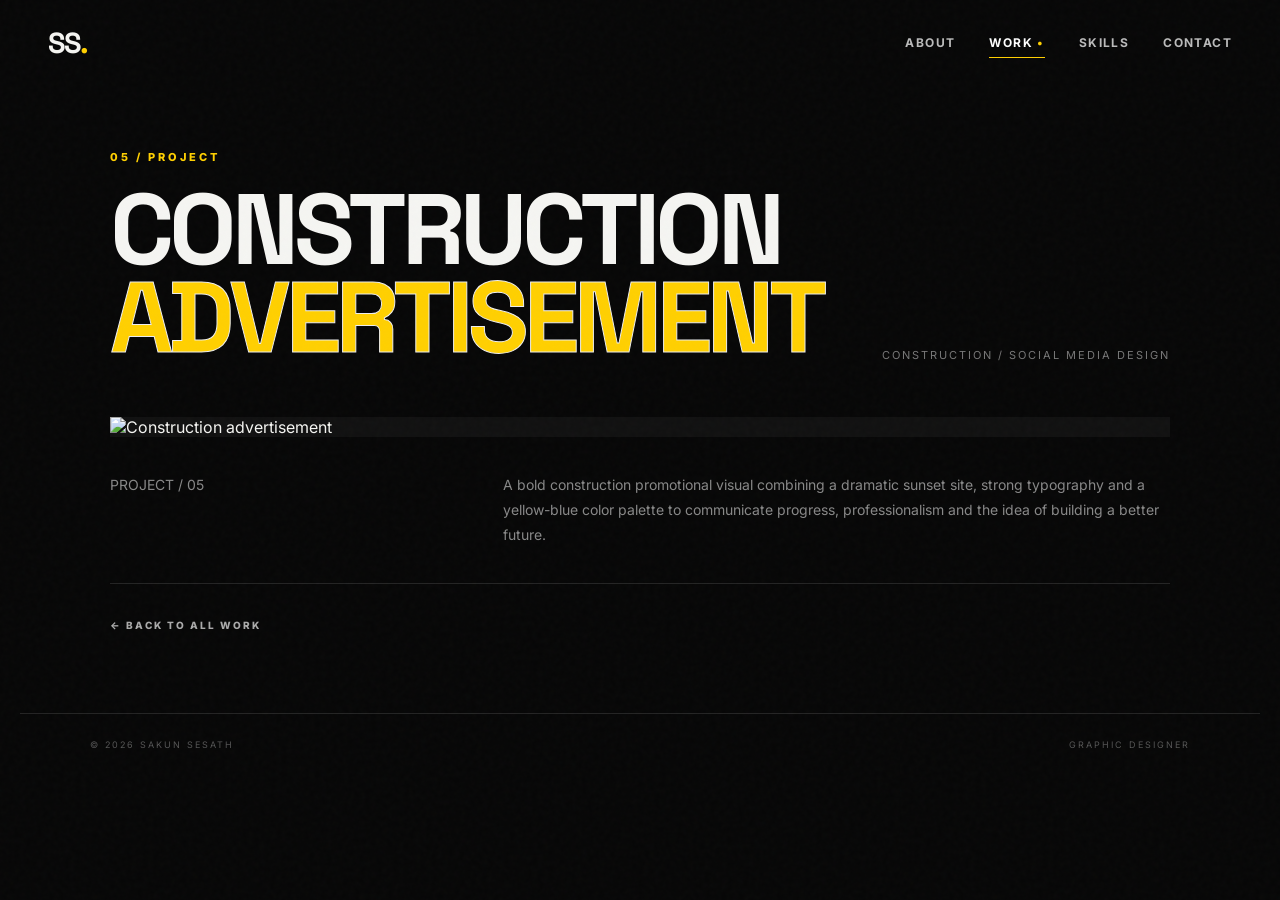
==== project-construction.html @ 8587266f "Add files via upload" ====
<!DOCTYPE html>
<html lang="en"><head><meta charset="UTF-8"><meta name="viewport" content="width=device-width,initial-scale=1.0">
<title>Construction Advertisement — Sakun Sesath</title>
<link rel="preconnect" href="https://fonts.googleapis.com"><link rel="preconnect" href="https://fonts.gstatic.com" crossorigin>
<link href="https://fonts.googleapis.com/css2?family=Inter:wght@400;500;600;700;800;900&family=Space+Grotesk:wght@500;600;700&display=swap" rel="stylesheet">
<link rel="stylesheet" href="style.css">
<style>
.detail-hero{padding:150px 7vw 80px;max-width:1240px;margin:auto}.detail-top{display:flex;justify-content:space-between;gap:30px;align-items:end;margin-bottom:55px}.detail-title{font:700 clamp(48px,8vw,100px)/.88 "Space Grotesk";letter-spacing:-5px}.detail-title span{color:var(--accent)}.detail-category{color:#777;font-size:11px;letter-spacing:2px;text-transform:uppercase}.detail-image{background:#111;overflow:hidden}.detail-image img{display:block;width:100%;max-height:80vh;object-fit:contain}.detail-info{display:grid;grid-template-columns:1fr 2fr;gap:60px;padding:35px 0;border-bottom:1px solid var(--line)}.detail-info p{color:#888;line-height:1.8;font-size:14px}.back{display:inline-block;margin-top:35px;font-size:10px;letter-spacing:2px;font-weight:800;color:#aaa}.back:hover{color:var(--accent)}
@media(max-width:700px){.detail-hero{padding:120px 25px 60px}.detail-top{display:block}.detail-category{margin-top:20px}.detail-info{grid-template-columns:1fr;gap:15px}}
</style></head><body>
<header class="nav"><a class="brand" href="index.html">SS<span>.</span></a><nav><a href="about.html">About</a><a href="work.html" class="active">Work</a><a href="skills.html">Skills</a><a href="contact.html">Contact</a></nav></header>
<main><section class="detail-hero"><div class="detail-top"><div><p class="eyebrow">05 / PROJECT</p><h1 class="detail-title">CONSTRUCTION<br><span>ADVERTISEMENT</span></h1></div><p class="detail-category">Construction / Social Media Design</p></div>
<div class="detail-image"><img src="assets/construction.png" alt="Construction advertisement"></div>
<div class="detail-info"><p>PROJECT / 05</p><p>A bold construction promotional visual combining a dramatic sunset site, strong typography and a yellow-blue color palette to communicate progress, professionalism and the idea of building a better future.</p></div>
<a class="back" href="work.html">← BACK TO ALL WORK</a></section></main><footer><span>© 2026 SAKUN SESATH</span><span>GRAPHIC DESIGNER</span></footer></body></html>
---- style.css ----
:root{
  --bg:#070707; --surface:#101010; --text:#f5f5f2; --muted:#929292;
  --accent:#ffd000; --line:#242424; --max:1240px;
}
*{box-sizing:border-box;margin:0;padding:0}
html{scroll-behavior:smooth}
body{background:var(--bg);color:var(--text);font-family:Inter,Arial,sans-serif;overflow-x:hidden}
body:before{content:"";position:fixed;inset:0;pointer-events:none;opacity:.035;background-image:url("data:image/svg+xml,%3Csvg viewBox='0 0 180 180' xmlns='http://www.w3.org/2000/svg'%3E%3Cfilter id='n'%3E%3CfeTurbulence type='fractalNoise' baseFrequency='.9' numOctaves='3' stitchTiles='stitch'/%3E%3C/filter%3E%3Crect width='100%25' height='100%25' filter='url(%23n)' opacity='.7'/%3E%3C/svg%3E");z-index:20}
a{color:inherit;text-decoration:none}
.nav{height:84px;display:flex;align-items:center;justify-content:space-between;max-width:var(--max);margin:auto;padding:0 28px;position:absolute;left:0;right:0;top:0;z-index:10}
.brand{font:800 29px/1 "Space Grotesk";letter-spacing:-2px}.brand span{color:var(--accent)}
.nav nav{display:flex;gap:34px}.nav nav a{font-size:12px;font-weight:700;letter-spacing:1.4px;text-transform:uppercase;color:#bbb;transition:.25s}.nav nav a:hover,.nav nav a.active{color:#fff}.nav nav a.active:after{content:' •';color:var(--accent)}
.menu-btn{display:none;background:none;border:0}.menu-btn span{display:block;width:25px;height:2px;background:#fff;margin:5px}
.hero{min-height:100vh;position:relative;display:flex;align-items:center;max-width:var(--max);margin:auto;padding:120px 70px 80px;overflow:hidden}
.hero:after{content:"";position:absolute;width:650px;height:650px;right:-230px;top:10%;background:radial-gradient(circle,rgba(255,208,0,.12),transparent 68%);filter:blur(10px)}
.hero-content{position:relative;z-index:2;max-width:850px}.eyebrow{font-size:11px;letter-spacing:3px;color:var(--accent);font-weight:800;margin-bottom:22px}
h1{font:900 clamp(76px,13vw,180px)/.77 "Space Grotesk";letter-spacing:-9px}
h1 span{color:transparent;-webkit-text-stroke:1px #eee}
.hero-copy{max-width:470px;color:#a8a8a8;line-height:1.7;margin:38px 0 30px;font-size:15px}
.hero-actions{display:flex;gap:12px}.btn{padding:15px 22px;border:1px solid #333;font-size:11px;font-weight:800;letter-spacing:1.5px;text-transform:uppercase}.btn-primary{background:var(--accent);border-color:var(--accent);color:#070707}.btn-primary span{margin-left:20px}.btn-ghost:hover{border-color:#777}
.hero-side{position:absolute;right:34px;top:48%;z-index:2}.vertical{writing-mode:vertical-rl;font-size:9px;letter-spacing:3px;color:#555}
.hero-orb{position:absolute;border:1px solid #222;border-radius:50%}.orb-one{width:420px;height:420px;right:-70px;bottom:-160px}.orb-two{width:250px;height:250px;right:120px;bottom:-75px}
.scroll-indicator{position:absolute;bottom:32px;left:70px;color:#555;font-size:9px;letter-spacing:3px}.scroll-indicator span{color:var(--accent);margin-left:10px}
.section{max-width:var(--max);margin:auto;padding:130px 70px}.section-head{display:flex;justify-content:space-between;align-items:end;margin-bottom:60px}.section-head h2,.about h2,.contact h2{font:700 clamp(52px,7vw,90px)/.88 "Space Grotesk";letter-spacing:-5px}.section-head em{color:var(--accent);font-style:normal}.section-intro{max-width:330px;color:#777;line-height:1.7;font-size:13px}
.projects{display:grid;grid-template-columns:1.18fr .82fr;gap:70px;align-items:start}.project:nth-child(2){margin-top:170px}
.project-image{position:relative;background:#111;overflow:hidden;cursor:pointer}.project-image img{width:100%;display:block;transition:transform .7s cubic-bezier(.2,.7,.2,1);aspect-ratio:1/1;object-fit:cover}.project-large .project-image img{aspect-ratio:1/1.05}.project-image:hover img{transform:scale(1.035)}.project-overlay{position:absolute;inset:0;display:grid;place-items:center;background:rgba(0,0,0,.45);opacity:0;transition:.3s}.project-overlay span{border:1px solid #fff;padding:12px 16px;font-size:10px;font-weight:800;letter-spacing:1.5px}.project-image:hover .project-overlay{opacity:1}
.project-meta{padding:18px 0;border-bottom:1px solid var(--line)}.project-meta>div{display:flex;align-items:center;gap:15px}.project-meta .number{font-size:10px;color:var(--accent)}.project-meta h3{font:600 20px "Space Grotesk"}.project-meta p{color:#666;font-size:11px;margin:9px 0 0 30px}
.about{border-top:1px solid var(--line)}.section-label{font-size:10px;letter-spacing:3px;color:#555;margin-bottom:65px}.about-grid{display:grid;grid-template-columns:1fr 1fr;gap:80px}.about h2 span{color:var(--accent)}.about-text{max-width:520px;padding-top:8px}.about-text .big{font-size:25px;line-height:1.4;color:#ddd;margin-bottom:28px}.about-text>p:not(.big){color:#777;line-height:1.8;font-size:14px;margin-bottom:35px}.text-link{font-size:10px;font-weight:800;letter-spacing:2px;border-bottom:1px solid #555;padding-bottom:8px}.text-link span{color:var(--accent);margin-left:14px}
.skills{border-top:1px solid var(--line)}.skill-grid{display:grid;grid-template-columns:repeat(4,1fr);border-top:1px solid var(--line)}.skill{padding:28px 20px 20px 0;border-right:1px solid var(--line);min-height:230px}.skill:not(:first-child){padding-left:25px}.skill:last-child{border-right:0}.skill span{font-size:10px;color:var(--accent)}.skill h3{font:600 22px "Space Grotesk";margin:60px 0 12px}.skill p{color:#666;font-size:12px;line-height:1.7;max-width:190px}
.contact{border-top:1px solid var(--line);min-height:80vh}.contact h2{margin-bottom:55px}.contact h2 span{color:#777}.contact-mail{display:inline-flex;align-items:center;gap:40px;font:600 clamp(22px,4vw,50px) "Space Grotesk";border-bottom:1px solid #444;padding-bottom:10px}.contact-mail span{color:var(--accent);font-size:25px}.contact-bottom{display:flex;justify-content:space-between;align-items:end;margin-top:130px;color:#555;font-size:11px}.socials{display:flex;gap:25px}.socials a:hover{color:#fff}
footer{border-top:1px solid var(--line);max-width:var(--max);margin:auto;padding:25px 70px;display:flex;justify-content:space-between;color:#555;font-size:9px;letter-spacing:2px}
.modal{position:fixed;inset:0;background:rgba(0,0,0,.92);z-index:50;display:none;place-items:center;padding:40px}.modal.open{display:grid}.modal-inner{max-width:850px;max-height:90vh;text-align:center}.modal-inner img{max-width:100%;max-height:78vh;object-fit:contain}.modal-inner h3{font:600 18px "Space Grotesk";margin-top:15px}.modal-close{position:absolute;right:28px;top:20px;background:none;border:0;color:#fff;font-size:40px;cursor:pointer}
.reveal{opacity:0;transform:translateY(25px);transition:opacity .8s ease,transform .8s ease}.reveal.visible{opacity:1;transform:none}
.cursor-glow{position:fixed;width:220px;height:220px;border-radius:50%;pointer-events:none;background:radial-gradient(circle,rgba(255,208,0,.06),transparent 65%);transform:translate(-50%,-50%);z-index:1}
@media(max-width:800px){
  .nav nav{display:flex;gap:20px}
  .nav{padding:0 20px}.nav nav{display:none}.menu-btn{display:block}
  .hero{padding:120px 25px 80px;min-height:92vh}.hero-side{display:none}.scroll-indicator{left:25px}
  h1{letter-spacing:-5px}.hero-copy{font-size:14px}.section{padding:90px 25px}.section-head{display:block}.section-intro{margin-top:25px}
  .projects{grid-template-columns:1fr;gap:55px}.project:nth-child(2){margin-top:0}
  .about-grid{grid-template-columns:1fr;gap:45px}.about-text .big{font-size:21px}
  .skill-grid{grid-template-columns:1fr 1fr}.skill{border-bottom:1px solid var(--line);min-height:200px}.skill:nth-child(2){border-right:0}.skill:nth-child(3){padding-left:0}
  .contact-bottom{display:block;margin-top:90px}.socials{margin-top:25px;flex-wrap:wrap} footer{padding:25px;gap:15px}
}

/* --- Premium polish --- */
::selection{background:var(--accent);color:#000}
.nav nav a{position:relative}
.nav nav a:before{content:"";position:absolute;left:0;bottom:-8px;width:0;height:1px;background:var(--accent);transition:.3s}
.nav nav a:hover:before,.nav nav a.active:before{width:100%}
main{animation:pageIn .65s ease both}
@keyframes pageIn{from{opacity:0;transform:translateY(12px)}to{opacity:1;transform:none}}
.hero-content{animation:heroIn 1s .1s ease both}
@keyframes heroIn{from{opacity:0;transform:translateY(35px)}to{opacity:1;transform:none}}
.hero:before{content:"";position:absolute;right:10%;top:25%;width:1px;height:360px;background:linear-gradient(transparent,#333,transparent);opacity:.6}
.project{transition:transform .4s ease}
.project:hover{transform:translateY(-6px)}
.project-meta h3{transition:.25s}.project:hover .project-meta h3{color:var(--accent)}
.btn{transition:transform .25s,background .25s,border-color .25s}.btn:hover{transform:translateY(-2px)}
.btn-primary:hover{background:#fff;border-color:#fff}
.skill{transition:background .35s,padding .35s}.skill:hover{background:#0e0e0e}.skill:hover h3{color:var(--accent)}
.contact-mail{transition:.3s}.contact-mail:hover{color:var(--accent);border-color:var(--accent)}
.about-grid h2{position:relative}.about-grid h2:after{content:"";display:block;width:75px;height:3px;background:var(--accent);margin-top:35px}
@media(max-width:800px){
  .nav nav{display:flex!important;gap:18px;flex-wrap:wrap}
  .nav nav a{font-size:9px}
  .hero:before,.hero-side{display:none}
}

/* About portrait */
.about-portrait{position:relative;max-width:520px;margin-bottom:70px}
.about-portrait img{width:100%;display:block;aspect-ratio:4/5;object-fit:cover;filter:saturate(.9);transition:transform .6s ease,filter .6s ease}
.about-portrait:hover img{transform:scale(1.015);filter:saturate(1)}
.about-portrait:after{content:"SAKUN SESATH";position:absolute;right:-18px;bottom:25px;writing-mode:vertical-rl;font:700 10px "Space Grotesk";letter-spacing:3px;color:var(--accent)}
.about-layout{display:grid;grid-template-columns:.9fr 1.1fr;gap:80px;align-items:center}
.about-layout .about-text{padding-top:0}
@media(max-width:800px){.about-layout{grid-template-columns:1fr;gap:35px}.about-portrait{max-width:420px;margin-bottom:0}.about-portrait:after{right:8px}}

.about-home{border-top:1px solid var(--line)}
.about-home h2{font:700 clamp(50px,7vw,88px)/.9 "Space Grotesk";letter-spacing:-5px}
.about-home h2 span{color:var(--accent)}
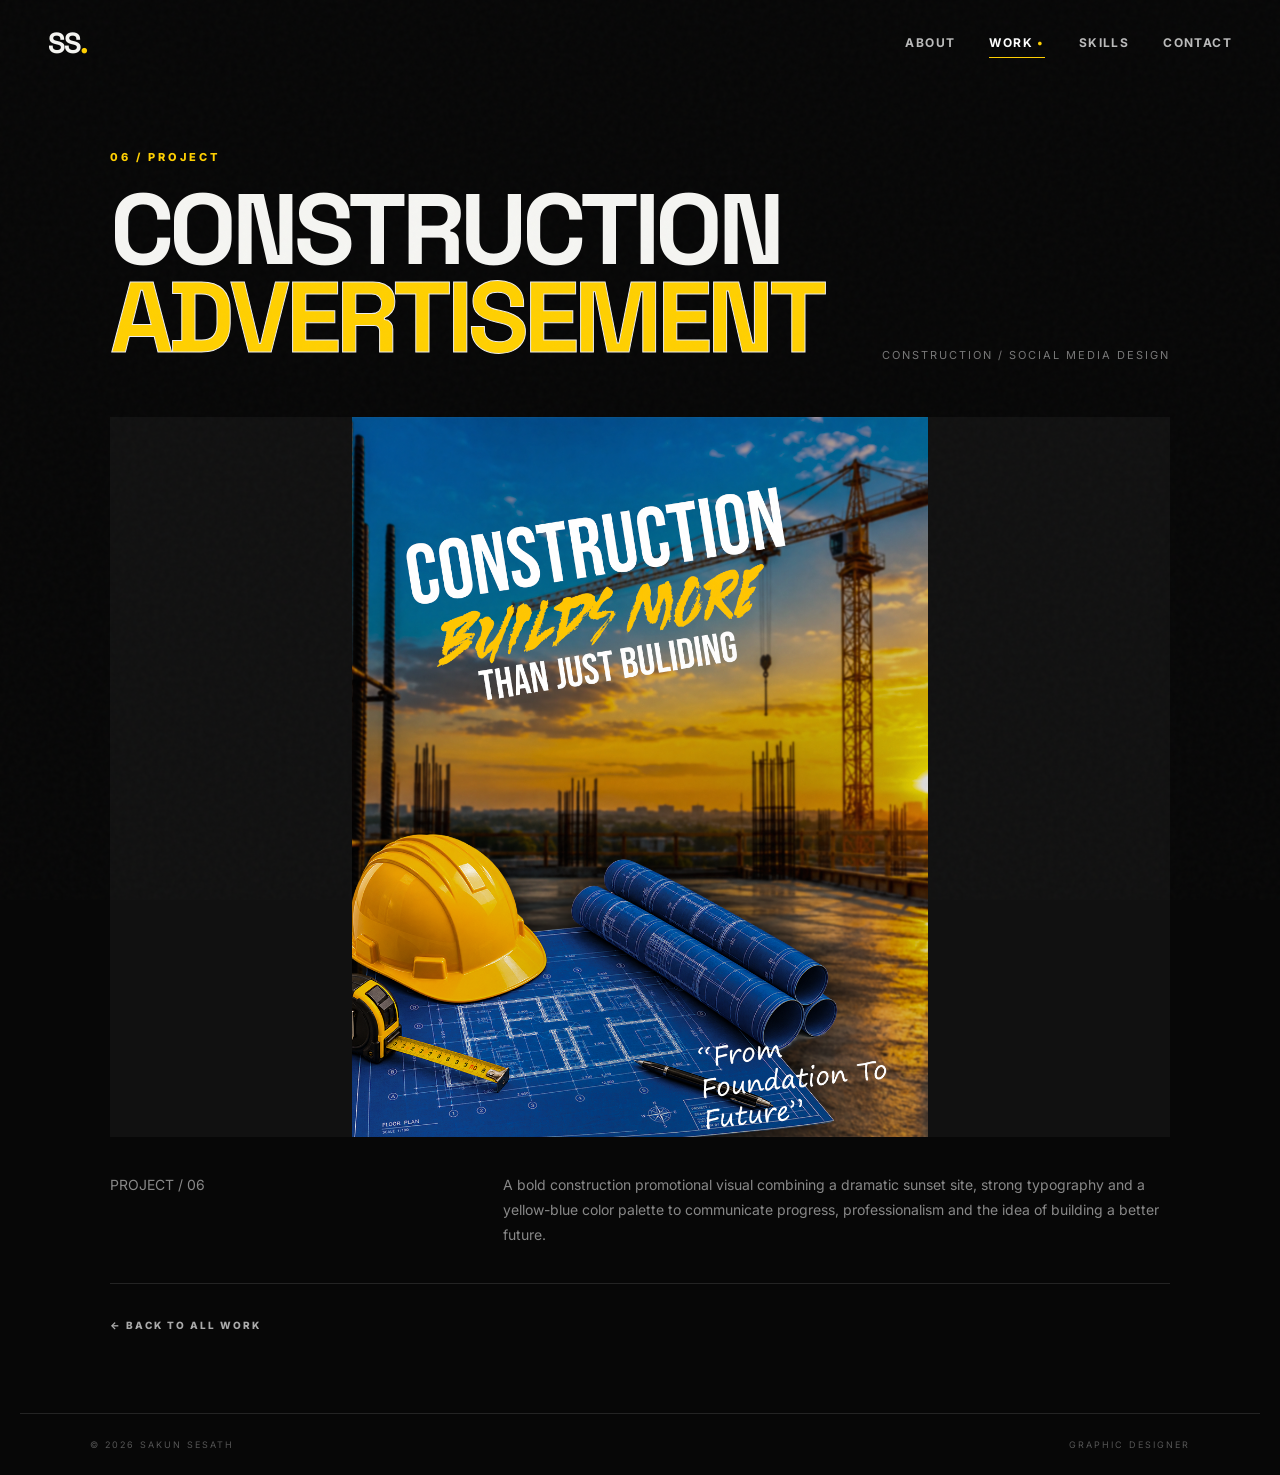
==== commit 0da62ade: "Add files via upload" ====
--- a/project-construction.html
+++ b/project-construction.html
@@ -9,7 +9,7 @@
 @media(max-width:700px){.detail-hero{padding:120px 25px 60px}.detail-top{display:block}.detail-category{margin-top:20px}.detail-info{grid-template-columns:1fr;gap:15px}}
 </style></head><body>
 <header class="nav"><a class="brand" href="index.html">SS<span>.</span></a><nav><a href="about.html">About</a><a href="work.html" class="active">Work</a><a href="skills.html">Skills</a><a href="contact.html">Contact</a></nav></header>
-<main><section class="detail-hero"><div class="detail-top"><div><p class="eyebrow">05 / PROJECT</p><h1 class="detail-title">CONSTRUCTION<br><span>ADVERTISEMENT</span></h1></div><p class="detail-category">Construction / Social Media Design</p></div>
+<main><section class="detail-hero"><div class="detail-top"><div><p class="eyebrow">06 / PROJECT</p><h1 class="detail-title">CONSTRUCTION<br><span>ADVERTISEMENT</span></h1></div><p class="detail-category">Construction / Social Media Design</p></div>
 <div class="detail-image"><img src="assets/construction.png" alt="Construction advertisement"></div>
-<div class="detail-info"><p>PROJECT / 05</p><p>A bold construction promotional visual combining a dramatic sunset site, strong typography and a yellow-blue color palette to communicate progress, professionalism and the idea of building a better future.</p></div>
+<div class="detail-info"><p>PROJECT / 06</p><p>A bold construction promotional visual combining a dramatic sunset site, strong typography and a yellow-blue color palette to communicate progress, professionalism and the idea of building a better future.</p></div>
 <a class="back" href="work.html">← BACK TO ALL WORK</a></section></main><footer><span>© 2026 SAKUN SESATH</span><span>GRAPHIC DESIGNER</span></footer></body></html>
